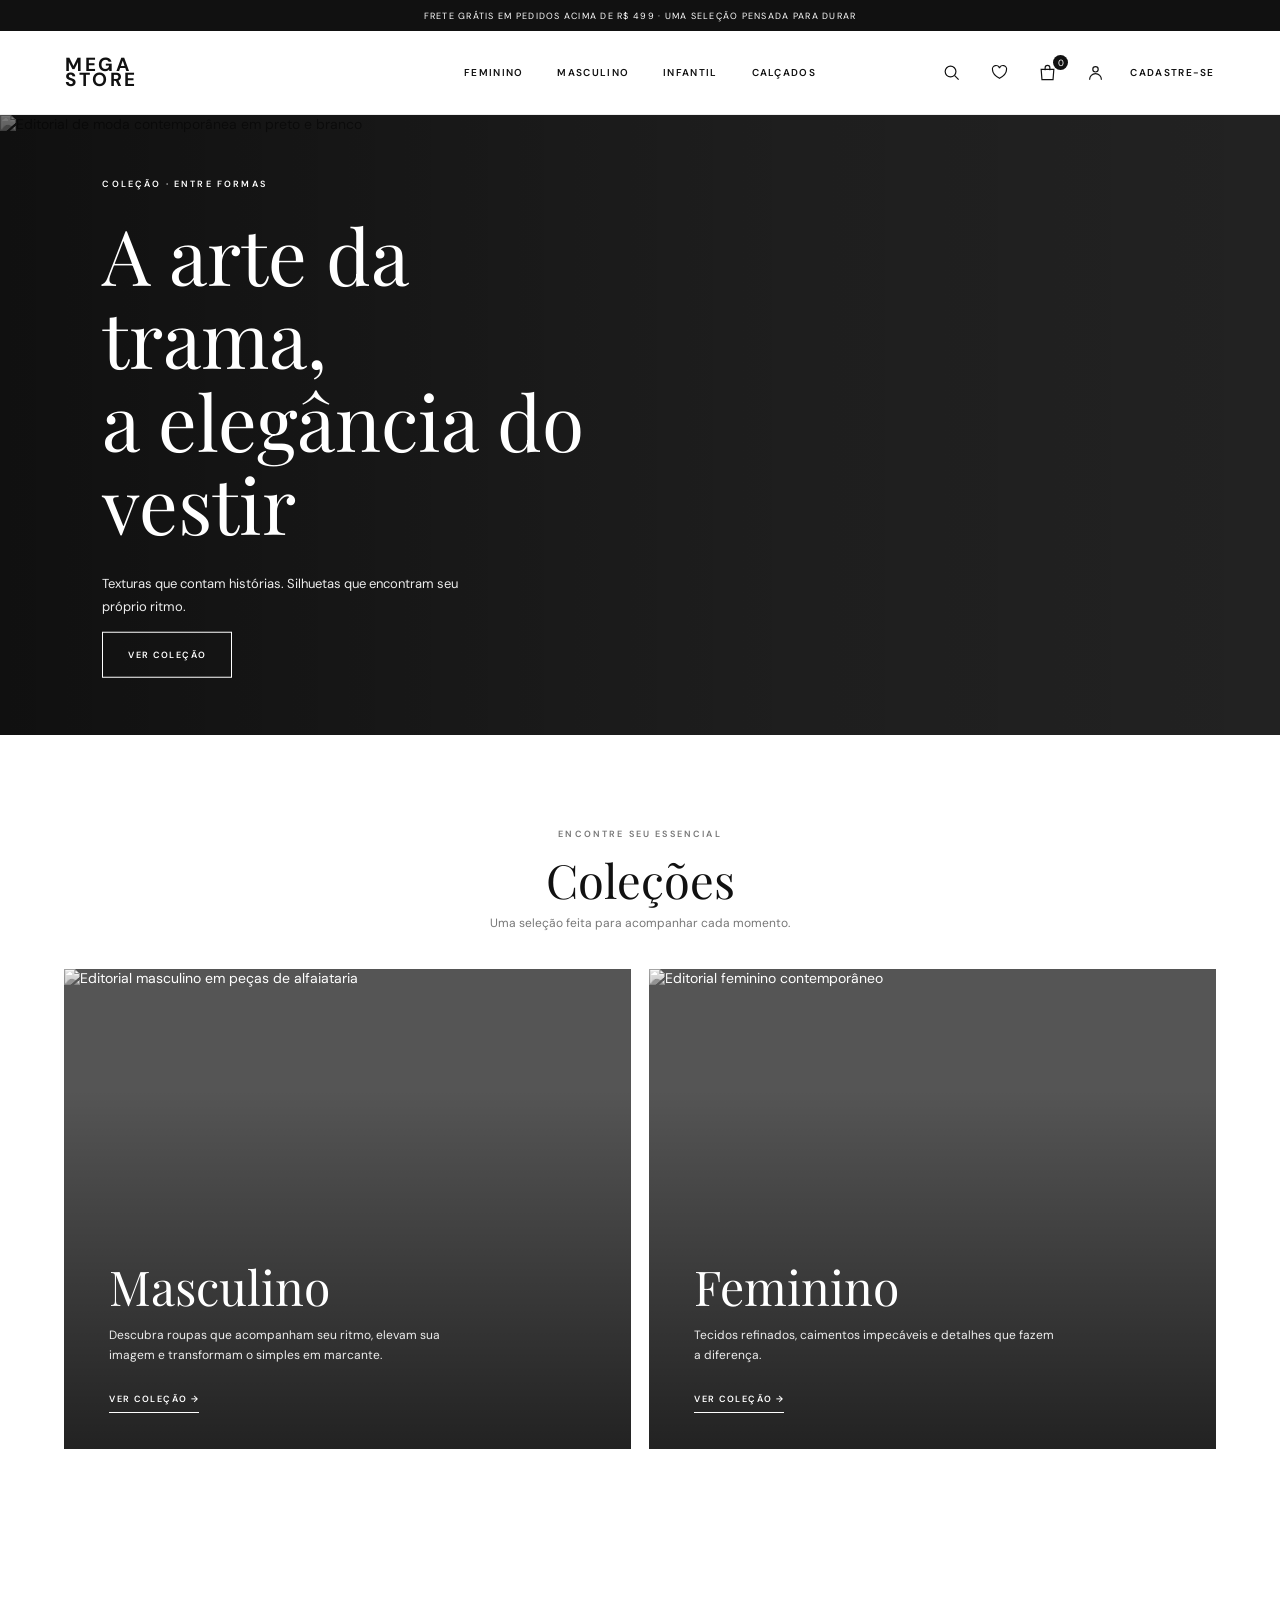
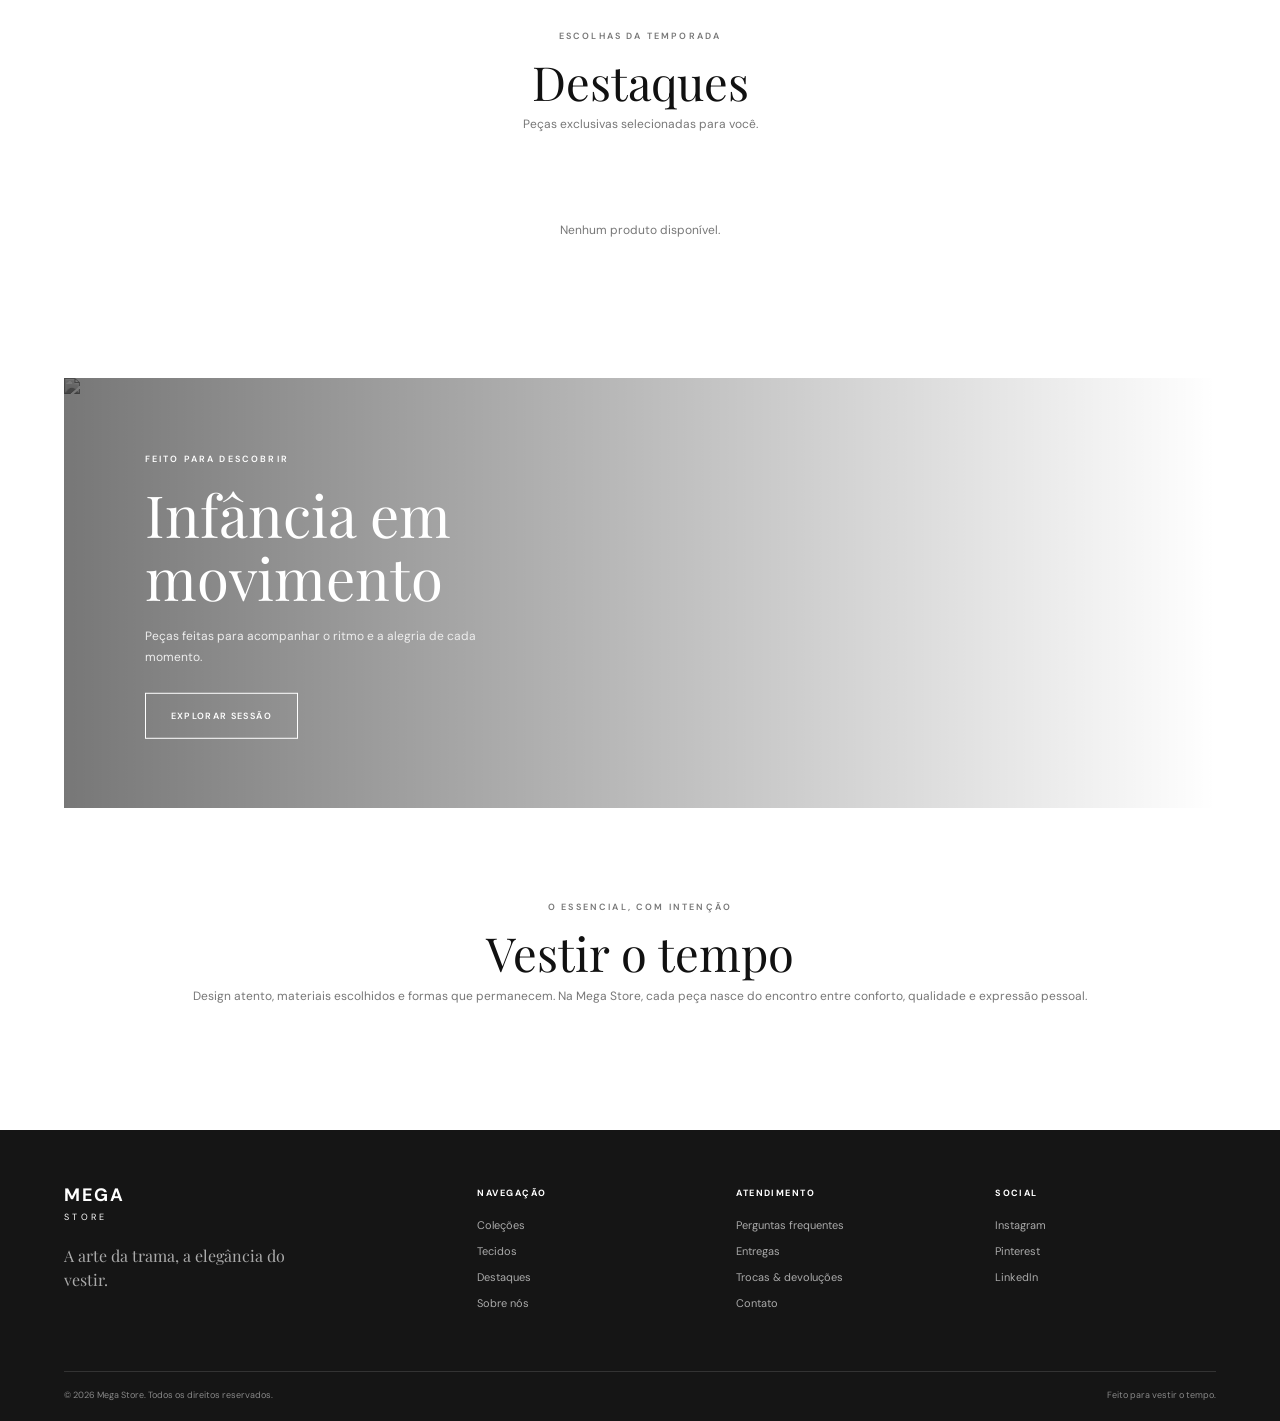
==== TCC_INTERLIGADO/mega-store/index.html @ 4f7b01d7 "Add files via upload" ====
<!DOCTYPE html>
<html lang="pt-BR">
  <head>
    <meta charset="utf-8" />
    <meta name="viewport" content="width=device-width, initial-scale=1" />
    <meta name="theme-color" content="#ffffff" />
    <meta
      name="description"
      content="Mega Store: moda contemporânea, tecidos selecionados e peças pensadas para durar."
    />
    <title>Mega Store | A arte da trama, a elegância do vestir</title>
    <link rel="stylesheet" href="css/style.css" />
    <script defer src="js/produtos.js"></script>
    <script defer src="js/script.js"></script>
  </head>
  <body data-page="home">
    <div data-site-header></div>
    <main>
      <section class="hero" aria-label="Coleção Mega Store">
        <img
          src="https://images.unsplash.com/photo-1539109136881-3be0616acf4b?auto=format&fit=crop&w=2200&q=90"
          alt="Editorial de moda contemporânea em preto e branco"
        />
        <div class="hero-copy">
          <span class="eyebrow">Coleção · Entre formas</span>
          <h1>A arte da trama,<br />a elegância do vestir</h1>
          <p>
            Texturas que contam histórias. Silhuetas que encontram seu próprio
            ritmo.
          </p>
          <a class="button" href="#destaques">Ver coleção</a>
        </div>
      </section>
      <section class="section container" id="colecoes">
        <div class="section-heading">
          <span class="eyebrow">Encontre seu essencial</span>
          <h2>Coleções</h2>
          <p>Uma seleção feita para acompanhar cada momento.</p>
        </div>
        <div class="category-grid">
          <a href="masculino.html" class="category-tile"
            ><img
              src="https://images.unsplash.com/photo-1516257984-b1b4d707412e?auto=format&fit=crop&w=1300&q=85"
              alt="Editorial masculino em peças de alfaiataria"
              loading="lazy"
            />
            <div class="category-copy">
              <h2>Masculino</h2>
              <p>
                Descubra roupas que acompanham seu ritmo, elevam sua imagem e
                transformam o simples em marcante.
              </p>
              <span class="text-link">Ver coleção →</span>
            </div></a
          ><a href="feminino.html" class="category-tile"
            ><img
              src="https://images.unsplash.com/photo-1483985988355-763728e1935b?auto=format&fit=crop&w=1300&q=85"
              alt="Editorial feminino contemporâneo"
              loading="lazy"
            />
            <div class="category-copy">
              <h2>Feminino</h2>
              <p>
                Tecidos refinados, caimentos impecáveis e detalhes que fazem a
                diferença.
              </p>
              <span class="text-link">Ver coleção →</span>
            </div></a
          >
        </div>
      </section>
      <section class="section container" id="destaques">
        <div class="section-heading" id="favoritos">
          <span class="eyebrow">Escolhas da temporada</span>
          <h2 id="featured-title">Destaques</h2>
          <p id="featured-description">Peças exclusivas selecionadas para você.</p>
        </div>
        <div class="product-grid" id="home-products"></div>
      </section>
      <section class="kids-banner" id="tecidos">
        <img
          src="https://images.unsplash.com/photo-1519238263530-99bdd11df2ea?auto=format&fit=crop&w=1900&q=85"
          alt="Moda infantil em um momento de descoberta"
          loading="lazy"
        />
        <div class="editorial-copy">
          <span class="eyebrow">Feito para descobrir</span>
          <h2>Infância em<br />movimento</h2>
          <p>
            Peças feitas para acompanhar o ritmo e a alegria de cada momento.
          </p>
          <a class="button" href="infantil.html">Explorar sessão</a>
        </div>
      </section>
      <section class="section container" id="sobre">
        <div class="section-heading">
          <span class="eyebrow">O essencial, com intenção</span>
          <h2>Vestir o tempo</h2>
          <p>
            Design atento, materiais escolhidos e formas que permanecem. Na Mega
            Store, cada peça nasce do encontro entre conforto, qualidade e
            expressão pessoal.
          </p>
        </div>
      </section>
    </main>
    <div data-site-footer></div>
  </body>
</html>
---- TCC_INTERLIGADO/mega-store/css/style.css ----
@import url("https://fonts.googleapis.com/css2?family=DM+Sans:wght@400;500;600;700&family=Playfair+Display:wght@400;500;600&display=swap");

:root {
  --black: #111;
  --ink: #1a1a1a;
  --gray: #777;
  --soft: #eee;
  --paper: #f5f5f3;
  --white: #fff;
  --line: #ddd;
  --serif: "Playfair Display", Georgia, serif;
  --sans: "DM Sans", Arial, sans-serif;
  --content: 1440px;
}
* {
  box-sizing: border-box;
}
html {
  scroll-behavior: smooth;
}
body {
  margin: 0;
  color: var(--black);
  background: var(--white);
  font-family: var(--sans);
  font-size: 14px;
  -webkit-font-smoothing: antialiased;
}
body.no-scroll {
  overflow: hidden;
}
a {
  color: inherit;
  text-decoration: none;
}
button,
input,
select {
  font: inherit;
}
button,
a {
  -webkit-tap-highlight-color: transparent;
}
button {
  color: inherit;
}
img {
  display: block;
  width: 100%;
  object-fit: cover;
}
::selection {
  background: #111;
  color: #fff;
}
.announcement {
  height: 31px;
  background: var(--black);
  color: #fff;
  display: grid;
  place-items: center;
  text-align: center;
  font-size: 9px;
  letter-spacing: 0.14em;
  text-transform: uppercase;
}
.site-header {
  position: sticky;
  top: 0;
  z-index: 30;
  background: #fff;
  border-bottom: 1px solid #eee;
}
.header-main {
  height: 83px;
  padding: 0 5.1%;
  display: grid;
  grid-template-columns: 1fr auto 1fr;
  align-items: center;
  max-width: 1800px;
  margin: auto;
}
.brand {
  display: inline-flex;
  flex-direction: column;
  width: max-content;
  line-height: 0.78;
  font-size: 19px;
  font-weight: 700;
  letter-spacing: 0.13em;
}
.brand span + span {
  font-size: 9px;
  letter-spacing: 0.37em;
  margin-top: 8px;
  font-weight: 500;
}
.primary-nav {
  display: flex;
  align-items: center;
  gap: 34px;
}
.primary-nav a,
.account-link {
  font-size: 10px;
  letter-spacing: 0.13em;
  font-weight: 600;
  text-transform: uppercase;
  position: relative;
}
.primary-nav a:after {
  content: "";
  position: absolute;
  left: 0;
  right: 100%;
  bottom: -7px;
  height: 1px;
  background: #111;
  transition: right 0.25s;
}
.primary-nav a:hover:after {
  right: 0;
}
.header-tools {
  display: flex;
  justify-content: flex-end;
  align-items: center;
  gap: 17px;
}
.icon-button {
  border: 0;
  background: transparent;
  padding: 6px;
  display: grid;
  place-items: center;
  cursor: pointer;
}
.icon-button svg {
  width: 19px;
  height: 19px;
  stroke: currentColor;
  fill: none;
  stroke-width: 1.5;
}
.account-link {
  margin-left: 2px;
}
.cart-link {
  position: relative;
}
.cart-count {
  position: absolute;
  top: -2px;
  right: -5px;
  min-width: 15px;
  height: 15px;
  border-radius: 50%;
  background: #111;
  color: #fff;
  display: grid;
  place-items: center;
  font-size: 9px;
}
.mobile-toggle {
  display: none;
}
.search-panel {
  display: none;
  position: absolute;
  inset: 100% 0 auto;
  background: #fff;
  padding: 20px 5.1% 23px;
  border-top: 1px solid #eee;
  box-shadow: 0 12px 18px #0000000a;
}
.search-panel.open {
  display: block;
}
.search-inner {
  max-width: 780px;
  margin: auto;
  display: flex;
  align-items: center;
  gap: 12px;
  border-bottom: 1px solid #111;
  padding: 9px 0;
}
.search-inner input {
  border: 0;
  outline: none;
  flex: 1;
  font-family: var(--serif);
  font-size: 19px;
}
.search-inner button {
  border: 0;
  background: none;
  cursor: pointer;
}
.search-results {
  max-width: 780px;
  margin: 12px auto 0;
  display: grid;
  grid-template-columns: repeat(4, 1fr);
  gap: 12px;
}
.search-result {
  display: flex;
  gap: 10px;
  align-items: center;
  font-size: 11px;
}
.search-result img {
  width: 44px;
  height: 54px;
}
.search-result small {
  display: block;
  color: var(--gray);
  margin-top: 4px;
}
.mobile-nav {
  display: none;
}
main {
  min-height: 40vh;
}
.container {
  width: min(var(--content), 90%);
  margin-inline: auto;
}
.hero {
  position: relative;
  min-height: 500px;
  height: min(58vw, 620px);
  max-height: 620px;
  overflow: hidden;
  background: #222;
}
.hero > img {
  position: absolute;
  inset: 0;
  height: 100%;
  filter: grayscale(100%);
  object-position: center 42%;
  transition: transform 1s ease;
}
.hero:hover > img {
  transform: scale(1.015);
}
.hero:after,
.category-tile:after,
.editorial:after {
  content: "";
  position: absolute;
  inset: 0;
  background: linear-gradient(90deg, #0008 0%, #0002 60%, transparent 100%);
}
.hero-copy {
  position: absolute;
  z-index: 1;
  left: max(8%, calc((100% - 1280px) / 2));
  top: 50%;
  transform: translateY(-50%);
  color: #fff;
  max-width: 530px;
}
.eyebrow {
  font-size: 9px;
  letter-spacing: 0.24em;
  text-transform: uppercase;
  font-weight: 600;
}
.hero h1,
.category-copy h2,
.editorial-copy h2 {
  font-family: var(--serif);
  font-weight: 400;
  line-height: 1.08;
}
.hero h1 {
  font-size: clamp(43px, 6vw, 78px);
  margin: 22px 0 27px;
  max-width: 580px;
}
.hero-copy p {
  max-width: 380px;
  line-height: 1.8;
  color: #eee;
  font-size: 13px;
}
.button {
  display: inline-flex;
  align-items: center;
  justify-content: center;
  min-height: 46px;
  padding: 0 25px;
  border: 1px solid currentColor;
  background: transparent;
  color: inherit;
  text-transform: uppercase;
  letter-spacing: 0.15em;
  font-weight: 600;
  font-size: 9px;
  transition: background 0.25s, color 0.25s, border-color 0.25s;
}
.button:hover {
  background: #fff;
  color: #111;
  border-color: #fff;
}
.button-dark {
  background: #111;
  color: #fff;
  border-color: #111;
}
.button-dark:hover {
  background: #444;
  border-color: #444;
  color: #fff;
}
.section {
  padding: 88px 0;
}
.section-heading {
  text-align: center;
  margin: 0 auto 38px;
}
.section-heading .eyebrow {
  color: var(--gray);
}
.section-heading h2 {
  font: 400 clamp(33px, 4vw, 47px) / 1.1 var(--serif);
  margin: 13px 0 9px;
}
.section-heading p {
  font-size: 12px;
  color: var(--gray);
  margin: 0;
}
.category-grid {
  display: grid;
  grid-template-columns: 1fr 1fr;
  gap: 18px;
}
.category-tile {
  position: relative;
  min-height: 480px;
  overflow: hidden;
  color: #fff;
  background: #555;
}
.category-tile img {
  position: absolute;
  inset: 0;
  height: 100%;
  transition: transform 0.6s ease;
  filter: grayscale(100%);
}
.category-tile:hover img {
  transform: scale(1.035);
}
.category-tile:after {
  background: linear-gradient(0deg, #0009 0%, #0000 75%);
}
.category-copy {
  position: absolute;
  z-index: 1;
  left: 8%;
  right: 8%;
  bottom: 9%;
  max-width: 440px;
}
.category-copy h2 {
  font-size: 48px;
  margin: 0 0 12px;
}
.category-copy p {
  max-width: 365px;
  line-height: 1.7;
  font-size: 12px;
  color: #eee;
  margin: 0 0 22px;
}
.text-link {
  font-size: 9px;
  letter-spacing: 0.15em;
  text-transform: uppercase;
  font-weight: 600;
  border-bottom: 1px solid currentColor;
  padding-bottom: 7px;
}
.product-grid {
  display: grid;
  grid-template-columns: repeat(4, minmax(0, 1fr));
  gap: 34px 17px;
}
.empty-products {
  grid-column: 1 / -1;
  padding: 40px 15px;
  color: var(--gray);
  text-align: center;
  font-size: 12px;
}
.product-card {
  position: relative;
  min-width: 0;
}
.product-image {
  position: relative;
  overflow: hidden;
  aspect-ratio: 3/4;
  background: #eee;
}
.product-image img {
  height: 100%;
  transition: transform 0.55s ease;
}
.product-card:hover .product-image img {
  transform: scale(1.04);
}
.product-wish {
  position: absolute;
  right: 11px;
  top: 11px;
  width: 34px;
  height: 34px;
  border: 0;
  border-radius: 50%;
  background: #fff;
  display: grid;
  place-items: center;
  cursor: pointer;
}
.product-wish svg {
  width: 17px;
  height: 17px;
  stroke: #111;
  fill: none;
  stroke-width: 1.5;
}
.product-wish.active svg {
  fill: #111;
}
.product-info {
  padding-top: 12px;
}
.product-category {
  font-size: 9px;
  letter-spacing: 0.12em;
  text-transform: uppercase;
  color: var(--gray);
}
.product-name {
  font-size: 12px;
  margin: 6px 0 7px;
  font-weight: 500;
}
.product-price {
  font-size: 12px;
  font-weight: 600;
}
.product-price del {
  color: #999;
  font-weight: 400;
  margin-left: 6px;
}
.catalog-intro {
  padding: 56px 0 24px;
  text-align: center;
}
.catalog-intro .eyebrow {
  color: var(--gray);
}
.catalog-intro h1 {
  font: 400 clamp(39px, 5vw, 60px) / 1.1 var(--serif);
  margin: 12px 0;
}
.catalog-intro p {
  color: var(--gray);
  font-size: 12px;
  line-height: 1.8;
  margin: 0 auto;
  max-width: 490px;
}
.filter-row {
  display: flex;
  align-items: center;
  justify-content: space-between;
  border-block: 1px solid var(--line);
  padding: 13px 0;
  margin: 0 0 24px;
  font-size: 10px;
  letter-spacing: 0.08em;
  text-transform: uppercase;
}
.filter-row select {
  border: 0;
  background: transparent;
  padding: 5px 0;
  outline: none;
}
.editorial {
  height: 480px;
  position: relative;
  overflow: hidden;
  color: #fff;
  background: #333;
}
.editorial img {
  position: absolute;
  inset: 0;
  height: 100%;
  filter: grayscale(100%);
  transition: transform 0.7s ease;
}
.editorial:hover img {
  transform: scale(1.02);
}
.editorial:after {
  background: linear-gradient(90deg, #0008, transparent 80%);
}
.editorial-copy {
  position: absolute;
  z-index: 1;
  left: 9%;
  top: 50%;
  transform: translateY(-50%);
  max-width: 440px;
}
.editorial-copy h2 {
  font-size: clamp(38px, 5vw, 58px);
  margin: 17px 0;
}
.editorial-copy p {
  line-height: 1.8;
  color: #eee;
  font-size: 12px;
  max-width: 340px;
  margin-bottom: 24px;
}
.kids-banner {
  margin: 0 auto;
  width: min(var(--content), 90%);
  height: 430px;
  position: relative;
  overflow: hidden;
  color: #fff;
}
.kids-banner img {
  position: absolute;
  inset: 0;
  height: 100%;
  filter: grayscale(100%);
}
.kids-banner:after {
  content: "";
  position: absolute;
  inset: 0;
  background: linear-gradient(90deg, #0008, transparent);
}
.kids-banner .editorial-copy {
  left: 7%;
}
.site-footer {
  background: #151515;
  color: #fff;
  padding: 57px 5% 20px;
}
.footer-grid {
  max-width: 1440px;
  margin: auto;
  display: grid;
  grid-template-columns: 1.7fr 1fr 1fr 1fr;
  gap: 38px;
  padding-bottom: 49px;
}
.footer-brand {
  font-size: 18px;
  letter-spacing: 0.12em;
  font-weight: 700;
  line-height: 0.85;
}
.footer-brand span {
  display: block;
  font-size: 9px;
  letter-spacing: 0.37em;
  margin-top: 9px;
  font-weight: 400;
}
.footer-brand-block p {
  color: #aaa;
  font: 16px/1.5 var(--serif);
  max-width: 260px;
  margin-top: 22px;
}
.footer-column h3 {
  font-size: 9px;
  letter-spacing: 0.16em;
  text-transform: uppercase;
  margin: 0 0 19px;
}
.footer-column a {
  display: block;
  color: #aaa;
  font-size: 11px;
  margin: 0 0 12px;
  transition: color 0.2s;
}
.footer-column a:hover {
  color: #fff;
}
.footer-bottom {
  max-width: 1440px;
  margin: auto;
  border-top: 1px solid #333;
  padding-top: 17px;
  color: #888;
  font-size: 9px;
  display: flex;
  justify-content: space-between;
  gap: 15px;
}
.product-detail {
  padding: 55px 0 90px;
  display: grid;
  grid-template-columns: 1fr 1fr;
  gap: 7%;
  align-items: start;
}
.detail-image {
  aspect-ratio: 4/5;
  background: #eee;
}
.detail-image img {
  height: 100%;
}
.detail-copy {
  padding: 24px 0;
}
.detail-copy .product-category {
  letter-spacing: 0.16em;
}
.detail-copy h1 {
  font: 400 clamp(32px, 4vw, 48px) / 1.12 var(--serif);
  margin: 16px 0;
}
.detail-copy .product-price {
  font-size: 16px;
  margin: 20px 0;
}
.detail-description {
  max-width: 430px;
  font-size: 12px;
  line-height: 1.85;
  color: #666;
  margin: 25px 0;
}
.field-label {
  display: block;
  text-transform: uppercase;
  font-size: 9px;
  letter-spacing: 0.13em;
  font-weight: 600;
  margin: 23px 0 10px;
}
.size-options {
  display: flex;
  gap: 8px;
}
.size-option {
  width: 42px;
  height: 40px;
  background: white;
  border: 1px solid #ddd;
  cursor: pointer;
  font-size: 11px;
}
.size-option.selected,
.size-option:hover {
  border-color: #111;
}
.quantity-control {
  height: 42px;
  display: inline-flex;
  border: 1px solid #ddd;
  align-items: center;
}
.quantity-control button {
  width: 38px;
  height: 40px;
  background: #fff;
  border: 0;
  cursor: pointer;
}
.quantity-control output {
  width: 27px;
  text-align: center;
  font-size: 11px;
}
.detail-copy > .button {
  width: min(100%, 420px);
  margin-top: 25px;
}
.notice {
  min-height: 18px;
  font-size: 11px;
  color: #555;
  margin-top: 12px;
}
.cart-layout {
  display: grid;
  grid-template-columns: 1fr 330px;
  gap: 60px;
  padding: 20px 0 90px;
}
.cart-title {
  font: 400 42px var(--serif);
  margin: 0 0 35px;
}
.cart-line {
  display: grid;
  grid-template-columns: 105px 1fr auto;
  gap: 20px;
  padding: 20px 0;
  border-top: 1px solid #ddd;
  align-items: center;
}
.cart-line img {
  height: 130px;
}
.cart-line h2 {
  font: 400 18px var(--serif);
  margin: 0 0 8px;
}
.cart-line p {
  font-size: 10px;
  color: #777;
  margin: 5px 0;
}
.cart-line .quantity-control {
  margin-top: 11px;
}
.remove-item {
  display: block;
  border: 0;
  background: none;
  padding: 12px 0 0;
  color: #777;
  font-size: 10px;
  text-decoration: underline;
  cursor: pointer;
}
.cart-line-price {
  font-size: 12px;
  font-weight: 600;
  align-self: start;
  padding-top: 9px;
}
.summary {
  background: var(--paper);
  padding: 25px;
  height: max-content;
}
.summary h2 {
  font: 400 23px var(--serif);
  margin: 0 0 24px;
}
.summary-line {
  display: flex;
  justify-content: space-between;
  padding: 10px 0;
  color: #555;
  font-size: 11px;
}
.summary-total {
  border-top: 1px solid #ccc;
  margin-top: 9px;
  padding-top: 17px;
  color: #111;
  font-weight: 600;
}
.summary .button {
  width: 100%;
  margin-top: 15px;
}
.empty-state {
  text-align: center;
  padding: 65px 0;
}
.empty-state h2 {
  font: 400 28px var(--serif);
}
.empty-state p {
  color: #777;
  font-size: 12px;
  margin-bottom: 25px;
}
.auth-wrap {
  min-height: calc(100vh - 255px);
  display: grid;
  place-items: center;
  padding: 60px 20px;
}
.auth-panel {
  width: min(100%, 430px);
}
.auth-eyebrow {
  display: block;
  text-align: center;
}
.auth-panel h1 {
  font: 400 42px var(--serif);
  text-align: center;
  margin: 0 0 9px;
}
.auth-panel > p {
  text-align: center;
  color: #777;
  font-size: 12px;
  margin: 0 0 32px;
}
.form-field {
  margin: 17px 0;
}
.form-field label {
  display: block;
  font-size: 9px;
  text-transform: uppercase;
  letter-spacing: 0.13em;
  margin-bottom: 8px;
  font-weight: 600;
}
.form-field input {
  width: 100%;
  height: 44px;
  border: 1px solid #ccc;
  background: #fff;
  padding: 0 12px;
  outline: none;
}
.form-field input:focus {
  border-color: #111;
}
.auth-panel .button {
  width: 100%;
  margin-top: 8px;
}
.auth-alternative {
  text-align: center;
  font-size: 11px;
  color: #777;
  margin-top: 22px;
}
.auth-alternative a {
  color: #111;
  text-decoration: underline;
}
.form-message {
  font-size: 11px;
  min-height: 18px;
  color: #555;
  margin-top: 12px;
}
.category-chips {
  display: flex;
  justify-content: center;
  gap: 9px;
  margin: 18px auto 25px;
}
.category-chips a {
  border: 1px solid #ddd;
  padding: 10px 16px;
  font-size: 9px;
  text-transform: uppercase;
  letter-spacing: 0.12em;
}
.category-chips a:hover {
  border-color: #111;
}
@media (max-width: 1050px) {
  .header-main {
    padding-inline: 4%;
    grid-template-columns: 1fr auto 1fr;
  }
  .primary-nav {
    gap: 18px;
  }
  .header-tools {
    gap: 10px;
  }
  .account-link {
    display: none;
  }
  .product-grid {
    grid-template-columns: repeat(3, minmax(0, 1fr));
  }
  .category-tile {
    min-height: 410px;
  }
  .section {
    padding: 70px 0;
  }
  .footer-grid {
    grid-template-columns: 1.4fr 1fr 1fr 1fr;
    gap: 25px;
  }
  .cart-layout {
    grid-template-columns: 1fr 290px;
    gap: 35px;
  }
}
@media (max-width: 720px) {
  .announcement {
    height: 28px;
    font-size: 8px;
  }
  .header-main {
    height: 68px;
    padding: 0 5%;
    grid-template-columns: 40px 1fr 1fr;
  }
  .brand {
    grid-column: 2;
    justify-self: center;
    font-size: 17px;
  }
  .brand span + span {
    font-size: 8px;
    margin-top: 7px;
  }
  .primary-nav {
    display: none;
  }
  .mobile-toggle {
    display: grid;
    grid-column: 1;
    grid-row: 1;
  }
  .header-tools {
    grid-column: 3;
    gap: 8px;
  }
  .header-tools .icon-button {
    padding: 5px;
  }
  .header-tools .icon-button svg {
    width: 18px;
    height: 18px;
  }
  .header-tools .account-link {
    display: none;
  }
  .mobile-nav {
    position: absolute;
    top: 100%;
    left: 0;
    right: 0;
    background: #fff;
    padding: 0 6%;
    max-height: 0;
    overflow: hidden;
    display: flex;
    flex-direction: column;
    transition: max-height 0.35s ease;
  }
  .mobile-nav.open {
    max-height: 320px;
    border-bottom: 1px solid #ddd;
    padding-block: 9px 15px;
  }
  .mobile-nav a {
    padding: 15px 0;
    border-bottom: 1px solid #eee;
    font-size: 10px;
    letter-spacing: 0.14em;
  }
  .search-results {
    grid-template-columns: repeat(2, 1fr);
  }
  .hero {
    min-height: 500px;
    height: 72vh;
    max-height: 620px;
  }
  .hero > img {
    object-position: 58% center;
  }
  .hero:after {
    background: linear-gradient(90deg, #0009, transparent 100%);
  }
  .hero-copy {
    left: 7%;
    right: 7%;
    top: auto;
    bottom: 12%;
    transform: none;
  }
  .hero h1 {
    font-size: clamp(43px, 11vw, 61px);
    margin: 15px 0 17px;
  }
  .hero-copy p {
    font-size: 12px;
    max-width: 300px;
  }
  .section {
    padding: 58px 0;
  }
  .section-heading {
    margin-bottom: 27px;
  }
  .category-grid {
    grid-template-columns: 1fr;
    gap: 12px;
  }
  .category-tile {
    min-height: 430px;
  }
  .category-copy h2 {
    font-size: 43px;
  }
  .product-grid {
    grid-template-columns: repeat(2, minmax(0, 1fr));
    gap: 27px 11px;
  }
  .product-info {
    padding-top: 9px;
  }
  .product-name,
  .product-price {
    font-size: 11px;
  }
  .product-wish {
    width: 31px;
    height: 31px;
    right: 8px;
    top: 8px;
  }
  .catalog-intro {
    padding: 43px 0 20px;
  }
  .catalog-intro h1 {
    margin: 10px 0;
  }
  .filter-row {
    font-size: 9px;
  }
  .editorial {
    height: 430px;
  }
  .editorial-copy {
    left: 7%;
    right: 7%;
  }
  .editorial-copy h2 {
    font-size: 43px;
  }
  .kids-banner {
    width: 90%;
    height: 420px;
  }
  .footer-grid {
    grid-template-columns: 1fr 1fr;
    gap: 34px 22px;
    padding-bottom: 30px;
  }
  .footer-brand-block {
    grid-column: 1/-1;
  }
  .footer-brand-block p {
    margin: 14px 0 0;
  }
  .site-footer {
    padding: 40px 6% 17px;
  }
  .footer-bottom {
    font-size: 8px;
    flex-direction: column;
  }
  .product-detail {
    grid-template-columns: 1fr;
    gap: 20px;
    padding: 24px 0 60px;
  }
  .detail-image {
    aspect-ratio: 4/4.8;
  }
  .detail-copy {
    padding: 6px 0;
  }
  .detail-copy h1 {
    font-size: 38px;
  }
  .cart-layout {
    grid-template-columns: 1fr;
    gap: 25px;
    padding-bottom: 60px;
  }
  .cart-title {
    font-size: 36px;
    margin-bottom: 20px;
  }
  .cart-line {
    grid-template-columns: 82px 1fr auto;
    gap: 13px;
  }
  .cart-line img {
    height: 110px;
  }
  .cart-line h2 {
    font-size: 16px;
  }
  .cart-line-price {
    font-size: 11px;
  }
  .category-chips {
    gap: 6px;
    flex-wrap: wrap;
  }
  .category-chips a {
    padding: 9px 11px;
    font-size: 8px;
  }
}
@media (max-width: 390px) {
  .hero {
    min-height: 480px;
  }
  .header-tools {
    gap: 4px;
  }
  .category-tile {
    min-height: 390px;
  }
  .category-copy {
    bottom: 7%;
  }
  .product-wish {
    width: 28px;
    height: 28px;
  }
  .cart-line {
    grid-template-columns: 72px 1fr auto;
    gap: 10px;
  }
  .cart-line img {
    height: 98px;
  }
}
@media (prefers-reduced-motion: reduce) {
  *,
  *:before,
  *:after {
    scroll-behavior: auto !important;
    transition: none !important;
    animation: none !important;
  }
}
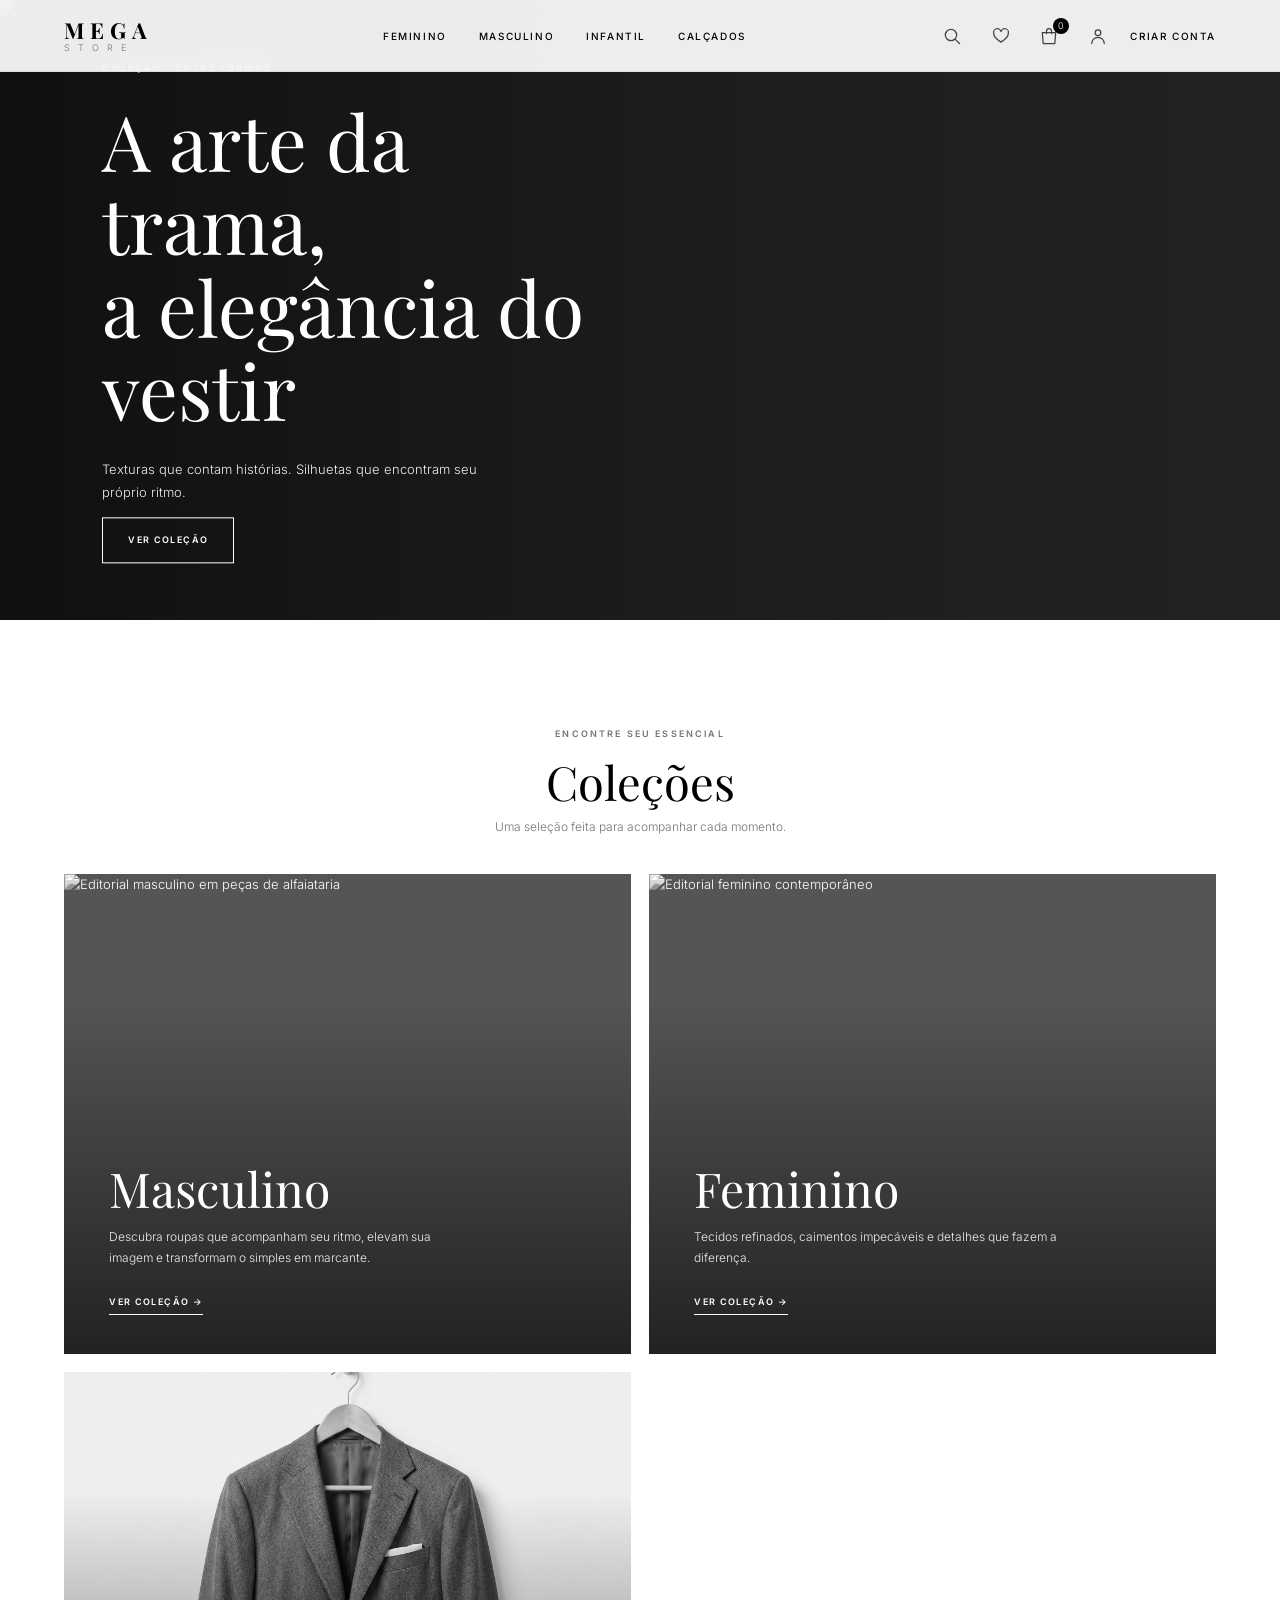
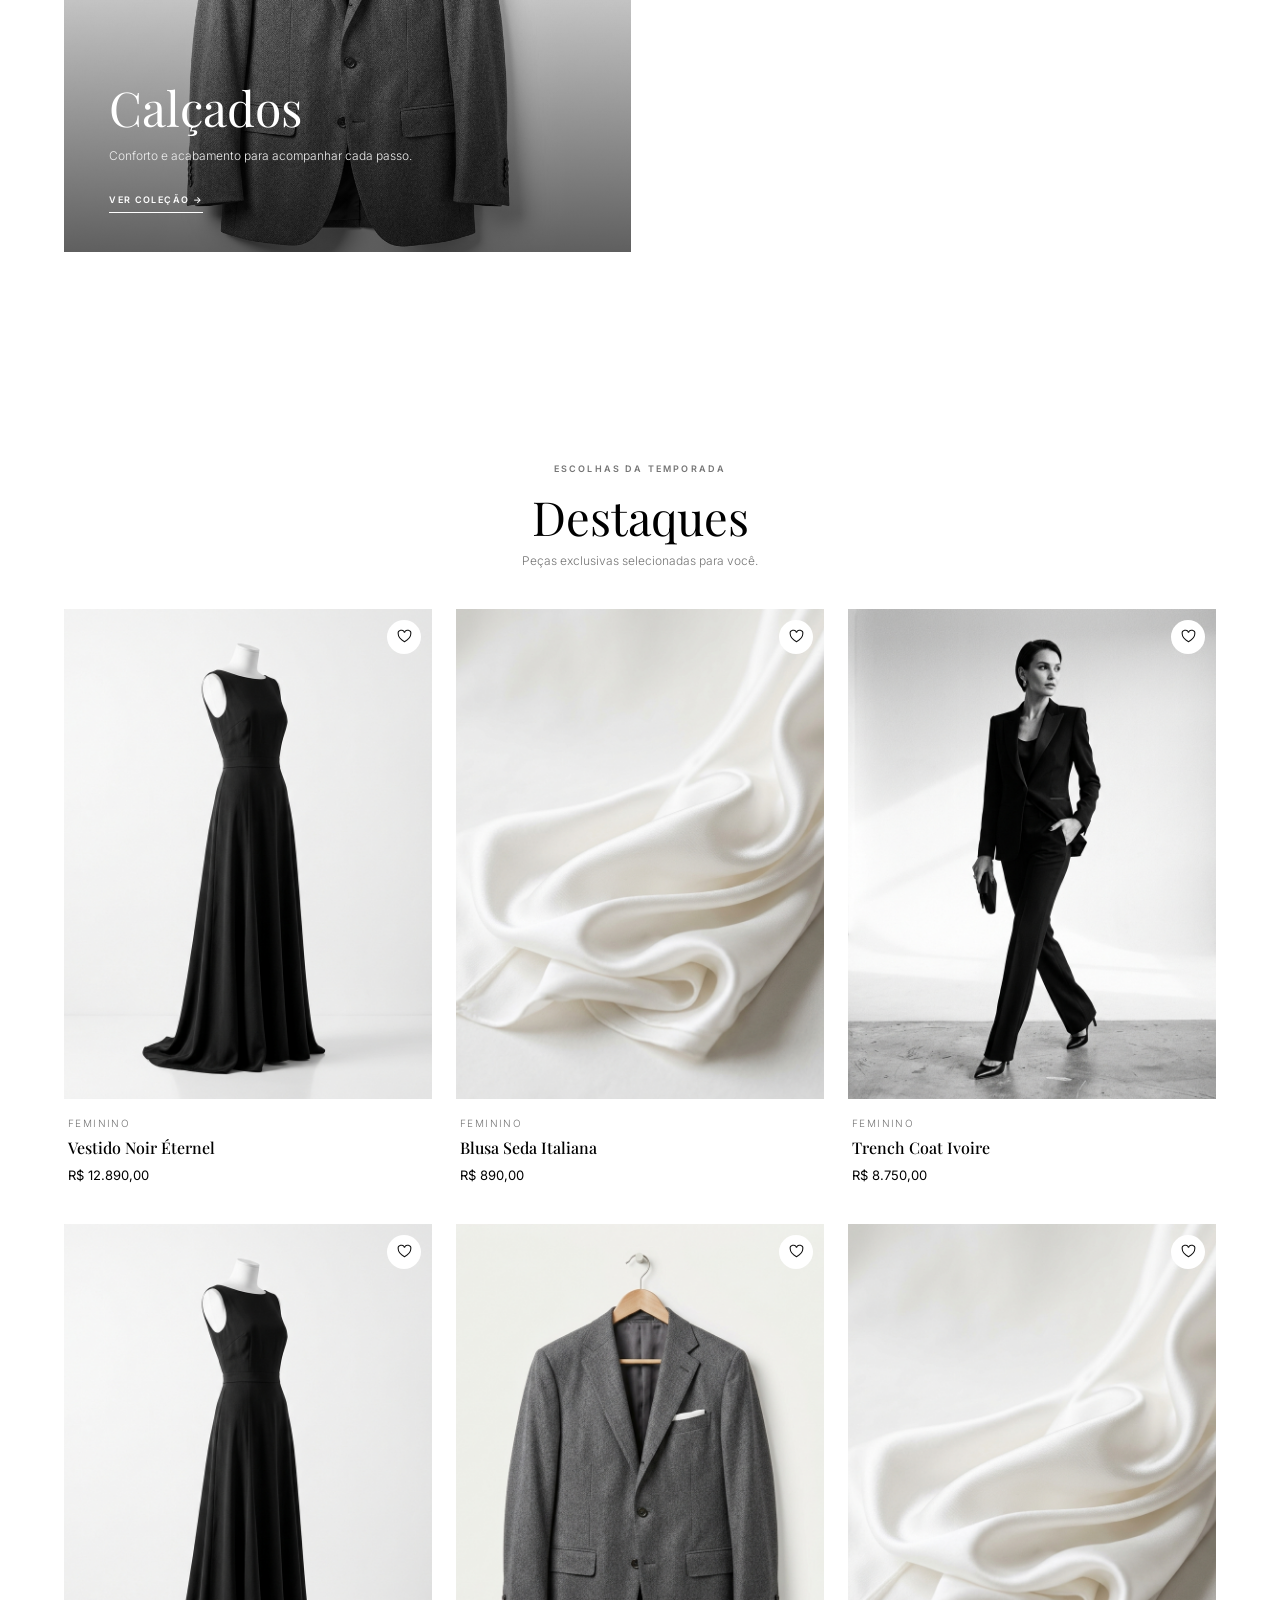
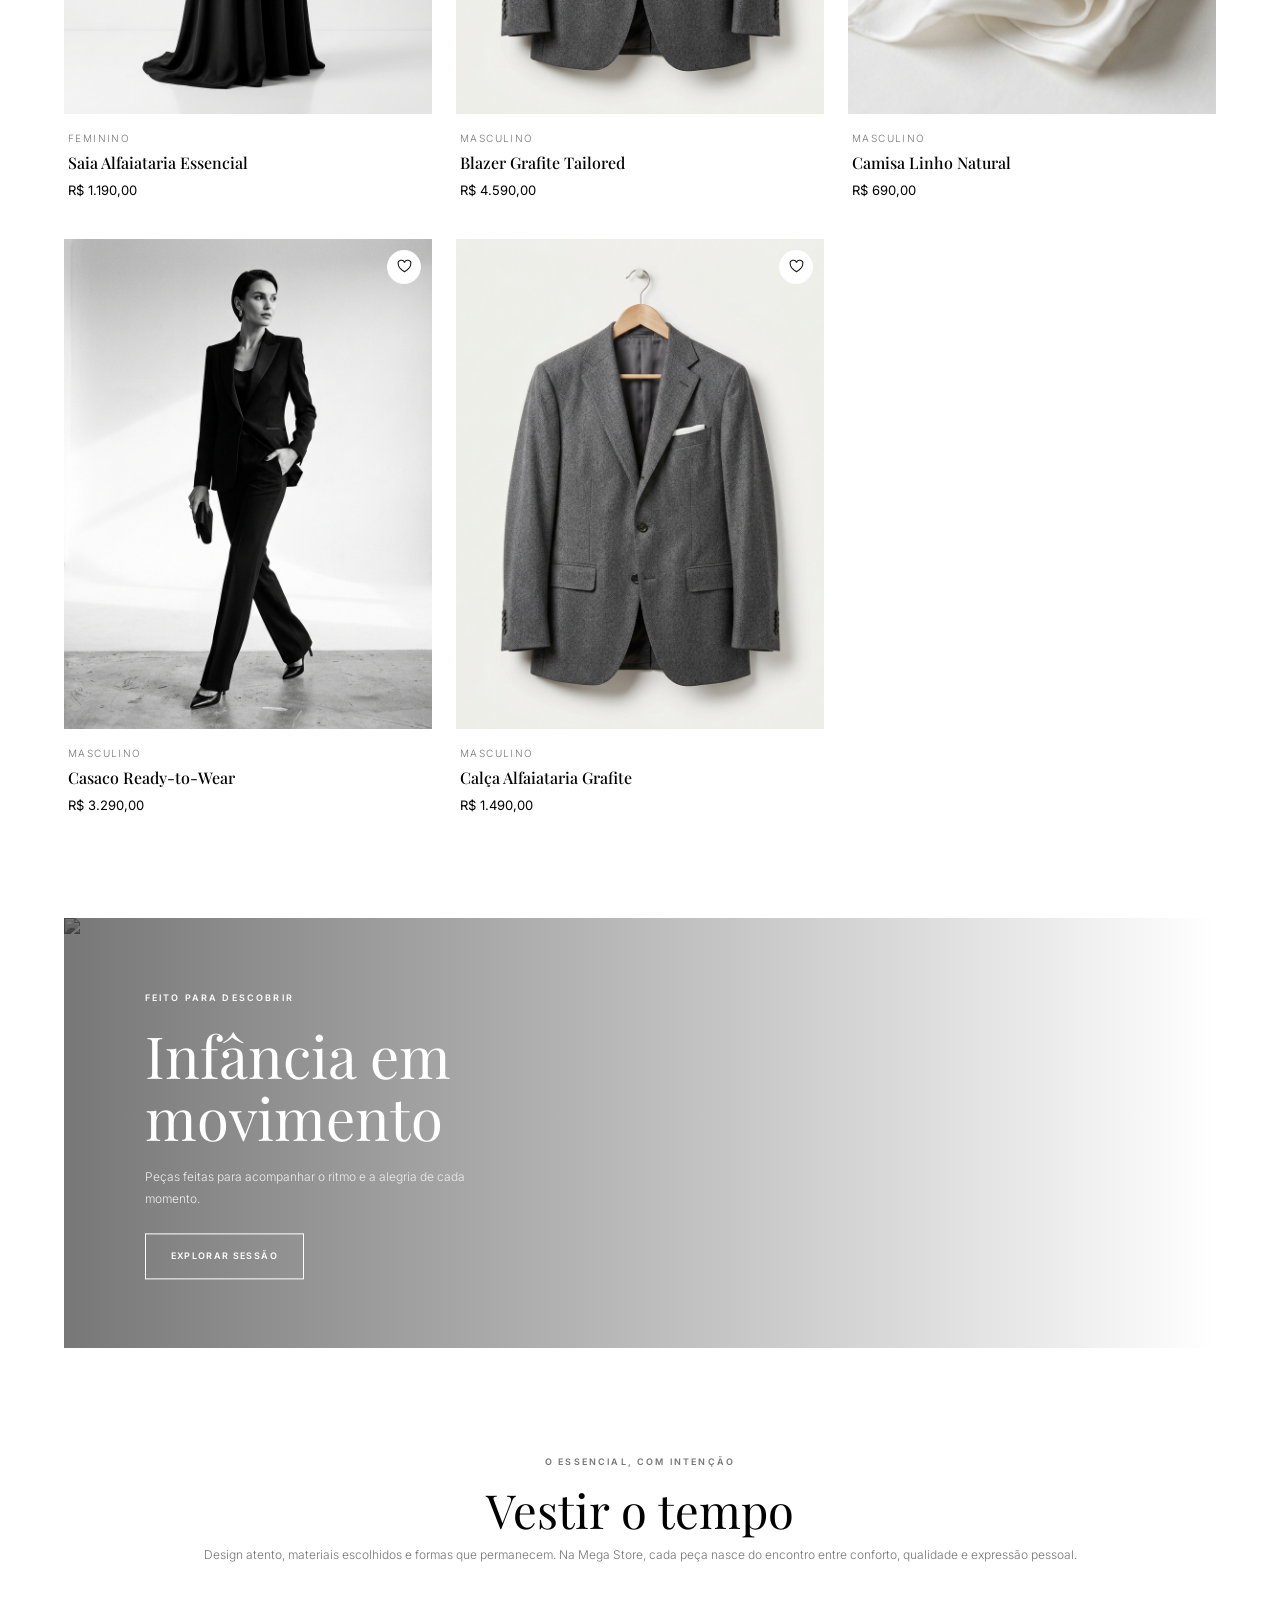
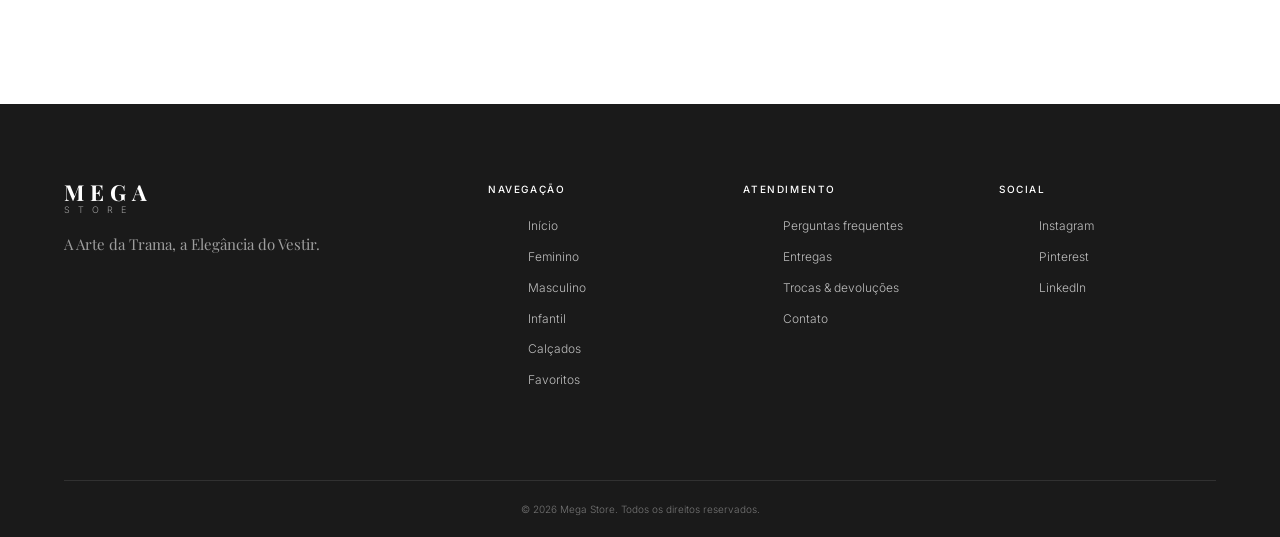
==== commit 4fc7ae2a: "algumas coisas do admin" ====
--- a/TCC_INTERLIGADO/mega-store/index.html
+++ b/TCC_INTERLIGADO/mega-store/index.html
@@ -15,7 +15,7 @@
   </head>
   <body data-page="home">
     <div data-site-header></div>
-    <main>
+    <main id="app-main">
       <section class="hero" aria-label="Coleção Mega Store">
         <img
           src="https://images.unsplash.com/photo-1539109136881-3be0616acf4b?auto=format&fit=crop&w=2200&q=90"
@@ -38,7 +38,7 @@
           <p>Uma seleção feita para acompanhar cada momento.</p>
         </div>
         <div class="category-grid">
-          <a href="masculino.html" class="category-tile"
+          <a href="#/categoria/masculino" class="category-tile"
             ><img
               src="https://images.unsplash.com/photo-1516257984-b1b4d707412e?auto=format&fit=crop&w=1300&q=85"
               alt="Editorial masculino em peças de alfaiataria"
@@ -52,7 +52,7 @@
               </p>
               <span class="text-link">Ver coleção →</span>
             </div></a
-          ><a href="feminino.html" class="category-tile"
+          ><a href="#/categoria/feminino" class="category-tile"
             ><img
               src="https://images.unsplash.com/photo-1483985988355-763728e1935b?auto=format&fit=crop&w=1300&q=85"
               alt="Editorial feminino contemporâneo"
@@ -64,6 +64,18 @@
                 Tecidos refinados, caimentos impecáveis e detalhes que fazem a
                 diferença.
               </p>
+              <span class="text-link">Ver coleção →</span>
+            </div></a
+          >
+          <a href="#/categoria/calcados" class="category-tile"
+            ><img
+              src="../home/img/product-blazer.png"
+              alt="Seleção de calçados da Mega Store"
+              loading="lazy"
+            />
+            <div class="category-copy">
+              <h2>Calçados</h2>
+              <p>Conforto e acabamento para acompanhar cada passo.</p>
               <span class="text-link">Ver coleção →</span>
             </div></a
           >
@@ -89,7 +101,7 @@
           <p>
             Peças feitas para acompanhar o ritmo e a alegria de cada momento.
           </p>
-          <a class="button" href="infantil.html">Explorar sessão</a>
+          <a class="button" href="#/categoria/infantil">Explorar sessão</a>
         </div>
       </section>
       <section class="section container" id="sobre">
--- a/TCC_INTERLIGADO/mega-store/css/style.css
+++ b/TCC_INTERLIGADO/mega-store/css/style.css
@@ -1,19 +1,21 @@
-@import url("https://fonts.googleapis.com/css2?family=DM+Sans:wght@400;500;600;700&family=Playfair+Display:wght@400;500;600&display=swap");
+@import url("https://fonts.googleapis.com/css2?family=Inter:wght@200;300;400;500;600&family=Playfair+Display:ital,wght@0,400;0,500;0,600;0,700;1,400;1,500&display=swap");
 
 :root {
-  --black: #111;
+  --black: #000;
   --ink: #1a1a1a;
-  --gray: #777;
+  --gray: #757575;
   --soft: #eee;
-  --paper: #f5f5f3;
+  --paper: #fafafa;
   --white: #fff;
-  --line: #ddd;
+  --line: #e0e0e0;
   --serif: "Playfair Display", Georgia, serif;
-  --sans: "DM Sans", Arial, sans-serif;
-  --content: 1440px;
+  --sans: "Inter", "Helvetica Neue", Arial, sans-serif;
+  --content: 1400px;
+  --section-space: clamp(68px, 8vw, 112px);
 }
 * {
   box-sizing: border-box;
+  list-style: none;
 }
 html {
   scroll-behavior: smooth;
@@ -23,8 +25,11 @@
   color: var(--black);
   background: var(--white);
   font-family: var(--sans);
-  font-size: 14px;
+  font-size: 13px;
+  font-weight: 300;
+  line-height: 1.6;
   -webkit-font-smoothing: antialiased;
+  -moz-osx-font-smoothing: grayscale;
 }
 body.no-scroll {
   overflow: hidden;
@@ -86,6 +91,7 @@
   flex-direction: column;
   width: max-content;
   line-height: 0.78;
+  font-family: var(--serif);
   font-size: 19px;
   font-weight: 700;
   letter-spacing: 0.13em;
@@ -321,7 +327,7 @@
   color: #fff;
 }
 .section {
-  padding: 88px 0;
+  padding: var(--section-space) 0;
 }
 .section-heading {
   text-align: center;
@@ -393,8 +399,9 @@
 }
 .product-grid {
   display: grid;
-  grid-template-columns: repeat(4, minmax(0, 1fr));
-  gap: 34px 17px;
+  grid-template-columns: repeat(3, minmax(0, 1fr));
+  align-items: start;
+  gap: clamp(24px, 3vw, 40px) 24px;
 }
 .empty-products {
   grid-column: 1 / -1;
@@ -406,15 +413,21 @@
 .product-card {
   position: relative;
   min-width: 0;
+  align-self: start;
 }
 .product-image {
+  display: block;
   position: relative;
   overflow: hidden;
   aspect-ratio: 3/4;
   background: #eee;
+  margin-bottom: 16px;
 }
 .product-image img {
+  display: block;
+  width: 100%;
   height: 100%;
+  object-fit: cover;
   transition: transform 0.55s ease;
 }
 .product-card:hover .product-image img {
@@ -444,22 +457,32 @@
   fill: #111;
 }
 .product-info {
-  padding-top: 12px;
+  min-width: 0;
+  padding: 0 4px;
 }
 .product-category {
-  font-size: 9px;
-  letter-spacing: 0.12em;
+  display: block;
+  margin-bottom: 6px;
+  font-size: 10px;
+  font-weight: 300;
+  letter-spacing: 0.14em;
   text-transform: uppercase;
   color: var(--gray);
 }
 .product-name {
-  font-size: 12px;
-  margin: 6px 0 7px;
+  margin: 0 0 7px;
+  font-family: var(--serif);
+  font-size: clamp(14px, 1.25vw, 17px);
   font-weight: 500;
+  line-height: 1.35;
+  overflow-wrap: anywhere;
 }
 .product-price {
-  font-size: 12px;
-  font-weight: 600;
+  display: block;
+  font-size: 13px;
+  font-weight: 400;
+  line-height: 1.5;
+  overflow-wrap: anywhere;
 }
 .product-price del {
   color: #999;
@@ -577,6 +600,7 @@
   padding-bottom: 49px;
 }
 .footer-brand {
+  font-family: var(--serif);
   font-size: 18px;
   letter-spacing: 0.12em;
   font-weight: 700;
@@ -894,13 +918,13 @@
     display: none;
   }
   .product-grid {
-    grid-template-columns: repeat(3, minmax(0, 1fr));
+    grid-template-columns: repeat(2, minmax(0, 1fr));
   }
   .category-tile {
     min-height: 410px;
   }
   .section {
-    padding: 70px 0;
+    padding: clamp(58px, 8vw, 82px) 0;
   }
   .footer-grid {
     grid-template-columns: 1.4fr 1fr 1fr 1fr;
@@ -1023,20 +1047,23 @@
   }
   .product-grid {
     grid-template-columns: repeat(2, minmax(0, 1fr));
-    gap: 27px 11px;
+    gap: 28px 14px;
   }
   .product-info {
-    padding-top: 9px;
+    padding: 0 2px;
   }
   .product-name,
   .product-price {
-    font-size: 11px;
+    font-size: 12px;
   }
   .product-wish {
     width: 31px;
     height: 31px;
     right: 8px;
     top: 8px;
+  }
+  .product-image {
+    margin-bottom: 11px;
   }
   .catalog-intro {
     padding: 43px 0 20px;
@@ -1158,3 +1185,344 @@
     animation: none !important;
   }
 }
+
+/* Shared editorial header and footer, based on home/Tl_principal.html */
+:root {
+  --side-pad: clamp(20px, 5vw, 80px);
+  --header-h: 72px;
+}
+
+.header {
+  position: fixed;
+  inset: 0 0 auto;
+  z-index: 1000;
+  height: var(--header-h);
+  background: rgba(255, 255, 255, 0.92);
+  border-bottom: 1px solid rgba(0, 0, 0, 0.06);
+  backdrop-filter: blur(16px);
+  -webkit-backdrop-filter: blur(16px);
+}
+
+.header__inner {
+  width: min(100%, 1400px);
+  height: 100%;
+  margin-inline: auto;
+  padding-inline: var(--side-pad);
+  display: flex;
+  align-items: center;
+  justify-content: space-between;
+  gap: 24px;
+}
+
+.header__logo,
+.footer__logo {
+  display: flex;
+  flex: 0 0 auto;
+  flex-direction: column;
+  line-height: 1;
+  gap: 2px;
+}
+
+.header__logo-text,
+.footer__logo-text {
+  font-family: var(--serif);
+  font-size: 22px;
+  font-weight: 700;
+  letter-spacing: 6px;
+}
+
+.header__logo-sub,
+.footer__logo-sub {
+  font-size: 9px;
+  font-weight: 300;
+  letter-spacing: 8px;
+  text-transform: uppercase;
+  color: var(--gray);
+}
+
+.header__nav-list {
+  display: flex;
+  align-items: center;
+  gap: clamp(16px, 2.5vw, 40px);
+}
+
+.header__nav-link,
+.header__account-link {
+  position: relative;
+  padding-block: 6px;
+  font-size: 10px;
+  font-weight: 500;
+  letter-spacing: 0.16em;
+  text-transform: uppercase;
+  white-space: nowrap;
+}
+
+.header__nav-link::after {
+  position: absolute;
+  right: 100%;
+  bottom: 0;
+  left: 0;
+  height: 1px;
+  background: var(--black);
+  content: "";
+  transition: right 0.3s ease;
+}
+
+.header__nav-link:hover::after {
+  right: 0;
+}
+
+.header__icons {
+  display: flex;
+  flex: 0 0 auto;
+  align-items: center;
+  gap: clamp(10px, 1.3vw, 20px);
+}
+
+.header__icon-btn,
+.header__hamburger {
+  position: relative;
+  display: grid;
+  width: 32px;
+  height: 32px;
+  padding: 5px;
+  place-items: center;
+  color: var(--gray-700, #424242);
+  background: transparent;
+  border: 0;
+  cursor: pointer;
+}
+
+.header__icon-btn svg,
+.header__hamburger svg {
+  width: 20px;
+  height: 20px;
+  fill: none;
+  stroke: currentColor;
+  stroke-linecap: round;
+  stroke-linejoin: round;
+  stroke-width: 1.5;
+}
+
+.header__icon-btn:hover,
+.header__hamburger:hover,
+.header__account-link:hover {
+  color: var(--gray, #757575);
+}
+
+.header__cart-count {
+  position: absolute;
+  top: -2px;
+  right: -4px;
+  display: grid;
+  min-width: 16px;
+  height: 16px;
+  padding-inline: 3px;
+  place-items: center;
+  color: #fff;
+  background: var(--black);
+  border-radius: 50%;
+  font-size: 9px;
+  line-height: 1;
+}
+
+.header__hamburger {
+  display: none;
+}
+
+.mobile-nav {
+  position: fixed;
+  inset: var(--header-h) 0 0;
+  z-index: 999;
+  display: flex;
+  align-items: center;
+  justify-content: center;
+  height: calc(100dvh - var(--header-h));
+  padding: 24px;
+  background: rgba(255, 255, 255, 0.98);
+  backdrop-filter: blur(20px);
+  opacity: 0;
+  pointer-events: none;
+  visibility: hidden;
+  transition: opacity 0.35s ease, visibility 0.35s ease;
+}
+
+.mobile-nav.is-open {
+  opacity: 1;
+  pointer-events: auto;
+  visibility: visible;
+}
+
+.mobile-nav__list {
+  display: flex;
+  max-height: 100%;
+  flex-direction: column;
+  gap: clamp(12px, 3vh, 26px);
+  overflow-y: auto;
+  text-align: center;
+}
+
+.mobile-nav__link {
+  font-family: var(--serif);
+  font-size: clamp(22px, 5vw, 30px);
+  font-weight: 400;
+  letter-spacing: 0.1em;
+  text-transform: uppercase;
+}
+
+.mobile-nav__link:hover {
+  opacity: 0.55;
+}
+
+.search-panel {
+  z-index: 1001;
+}
+
+#app-main {
+  min-height: 40vh;
+}
+
+#app-main [id] {
+  scroll-margin-top: calc(var(--header-h) + 20px);
+}
+
+body:not(.header-over-hero) #app-main {
+  padding-top: var(--header-h);
+}
+
+.footer {
+  padding: clamp(48px, 6vw, 80px) var(--side-pad) 0;
+  color: #9e9e9e;
+  background: #1a1a1a;
+}
+
+.footer__inner {
+  display: grid;
+  width: min(100%, 1400px);
+  grid-template-columns: minmax(220px, 1fr) 2fr;
+  gap: clamp(32px, 5vw, 60px);
+  margin-inline: auto;
+  padding-bottom: clamp(40px, 6vw, 80px);
+  border-bottom: 1px solid rgba(255, 255, 255, 0.1);
+}
+
+.footer__logo-text {
+  color: #fff;
+}
+
+.footer__logo-sub {
+  color: #9e9e9e;
+}
+
+.footer__tagline {
+  max-width: 280px;
+  margin-top: 18px;
+  font-family: var(--serif);
+  font-size: 15px;
+  line-height: 1.6;
+}
+
+.footer__links {
+  display: grid;
+  grid-template-columns: repeat(3, minmax(0, 1fr));
+  gap: clamp(18px, 3vw, 40px);
+}
+
+.footer__col-title {
+  margin: 0 0 18px;
+  color: #fff;
+  font-size: 10px;
+  font-weight: 500;
+  letter-spacing: 0.16em;
+  text-transform: uppercase;
+}
+
+.footer__col li + li {
+  margin-top: 10px;
+}
+
+.footer__col a {
+  color: #bdbdbd;
+  font-size: 12px;
+  transition: color 0.25s ease;
+}
+
+.footer__col a:hover {
+  color: #fff;
+}
+
+.footer__bottom {
+  width: min(100%, 1400px);
+  margin-inline: auto;
+  padding-block: 20px;
+  color: #757575;
+  font-size: 10px;
+  text-align: center;
+}
+
+.footer__bottom p {
+  margin: 0;
+}
+
+@media (max-width: 1024px) {
+  .header__nav {
+    display: none;
+  }
+
+  .header__hamburger {
+    display: grid;
+  }
+
+  .footer__inner {
+    grid-template-columns: 1fr;
+  }
+}
+
+@media (max-width: 640px) {
+  :root {
+    --header-h: 60px;
+  }
+
+  .header__inner {
+    padding-inline: 18px;
+  }
+
+  .header__logo-text {
+    font-size: 19px;
+  }
+
+  .header__logo-sub {
+    font-size: 8px;
+    letter-spacing: 7px;
+  }
+
+  .header__icons {
+    gap: 5px;
+  }
+
+  .header__account-link {
+    display: none;
+  }
+
+  .product-grid {
+    grid-template-columns: 1fr;
+    gap: 34px;
+  }
+
+  .product-name {
+    font-size: 16px;
+  }
+
+  .product-price {
+    font-size: 14px;
+  }
+
+  .footer__links {
+    grid-template-columns: 1fr;
+    gap: 28px;
+  }
+
+  .footer {
+    padding-inline: 24px;
+  }
+}
